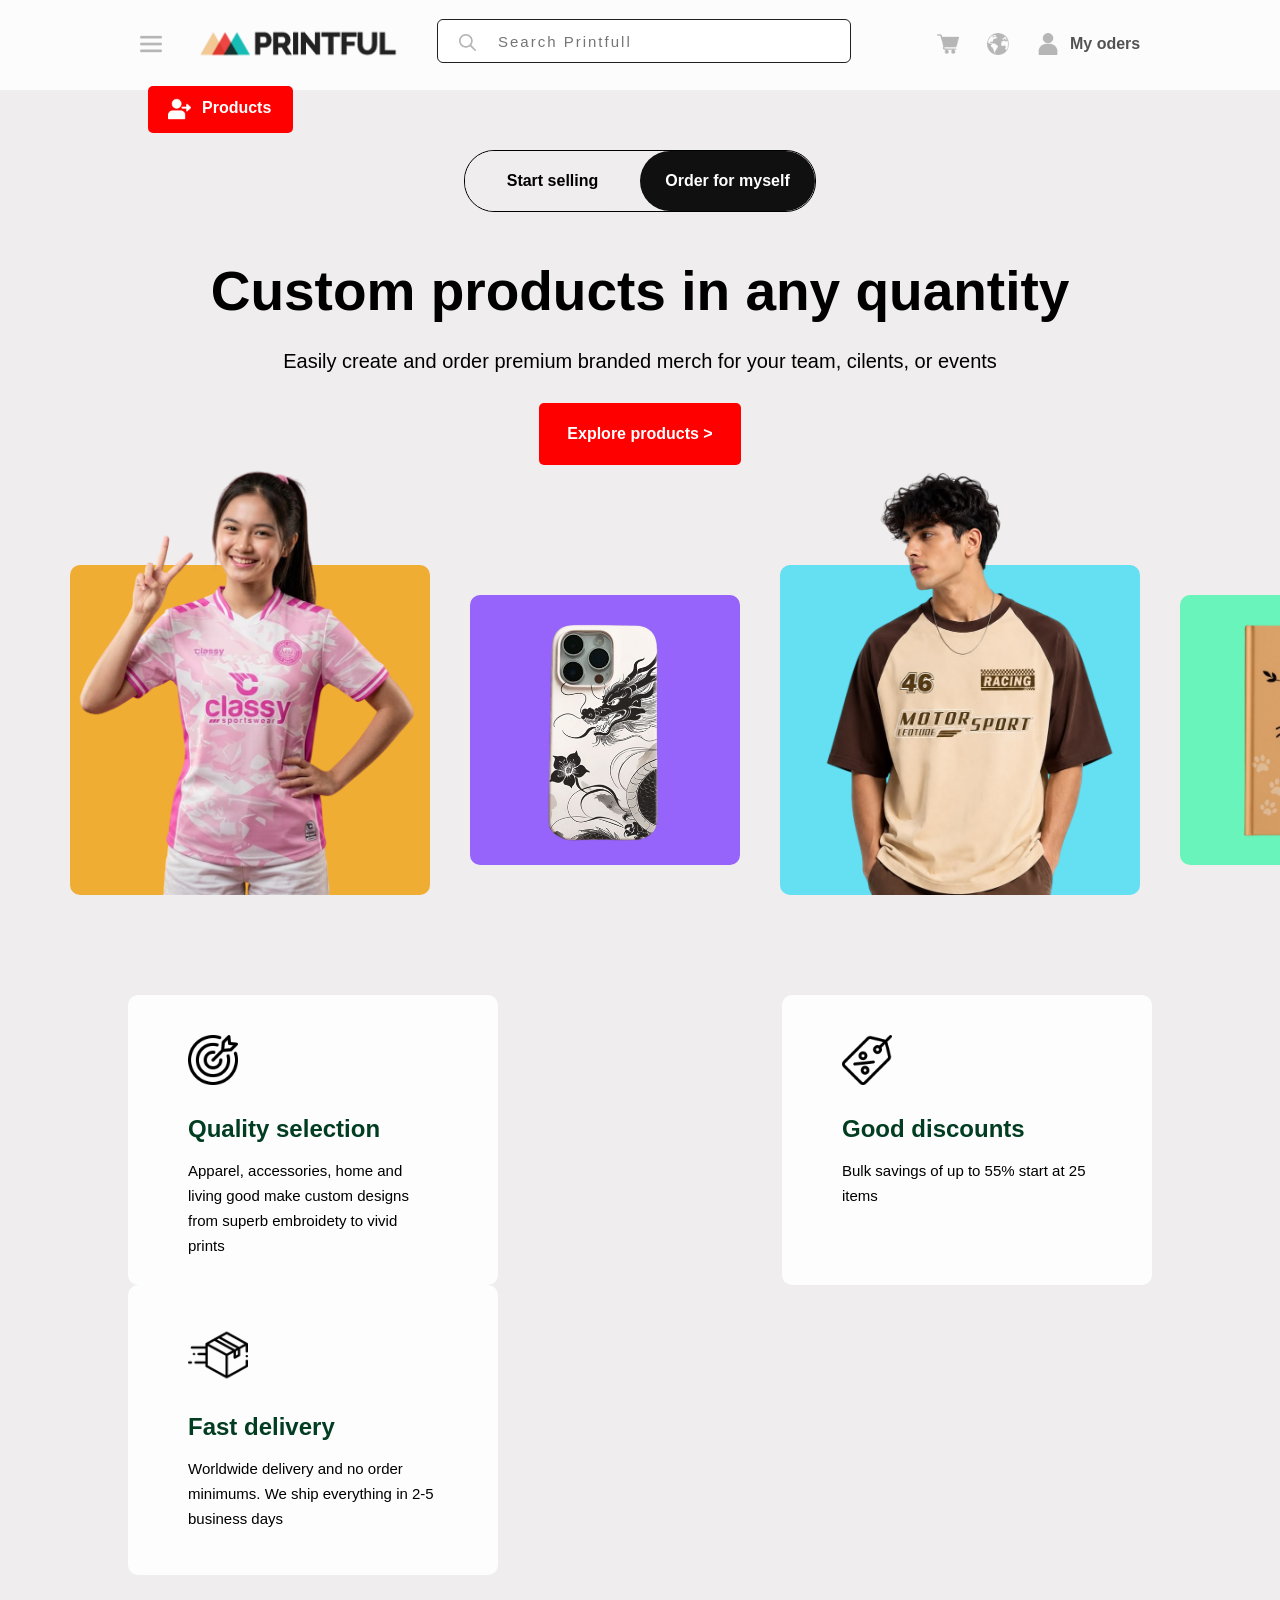
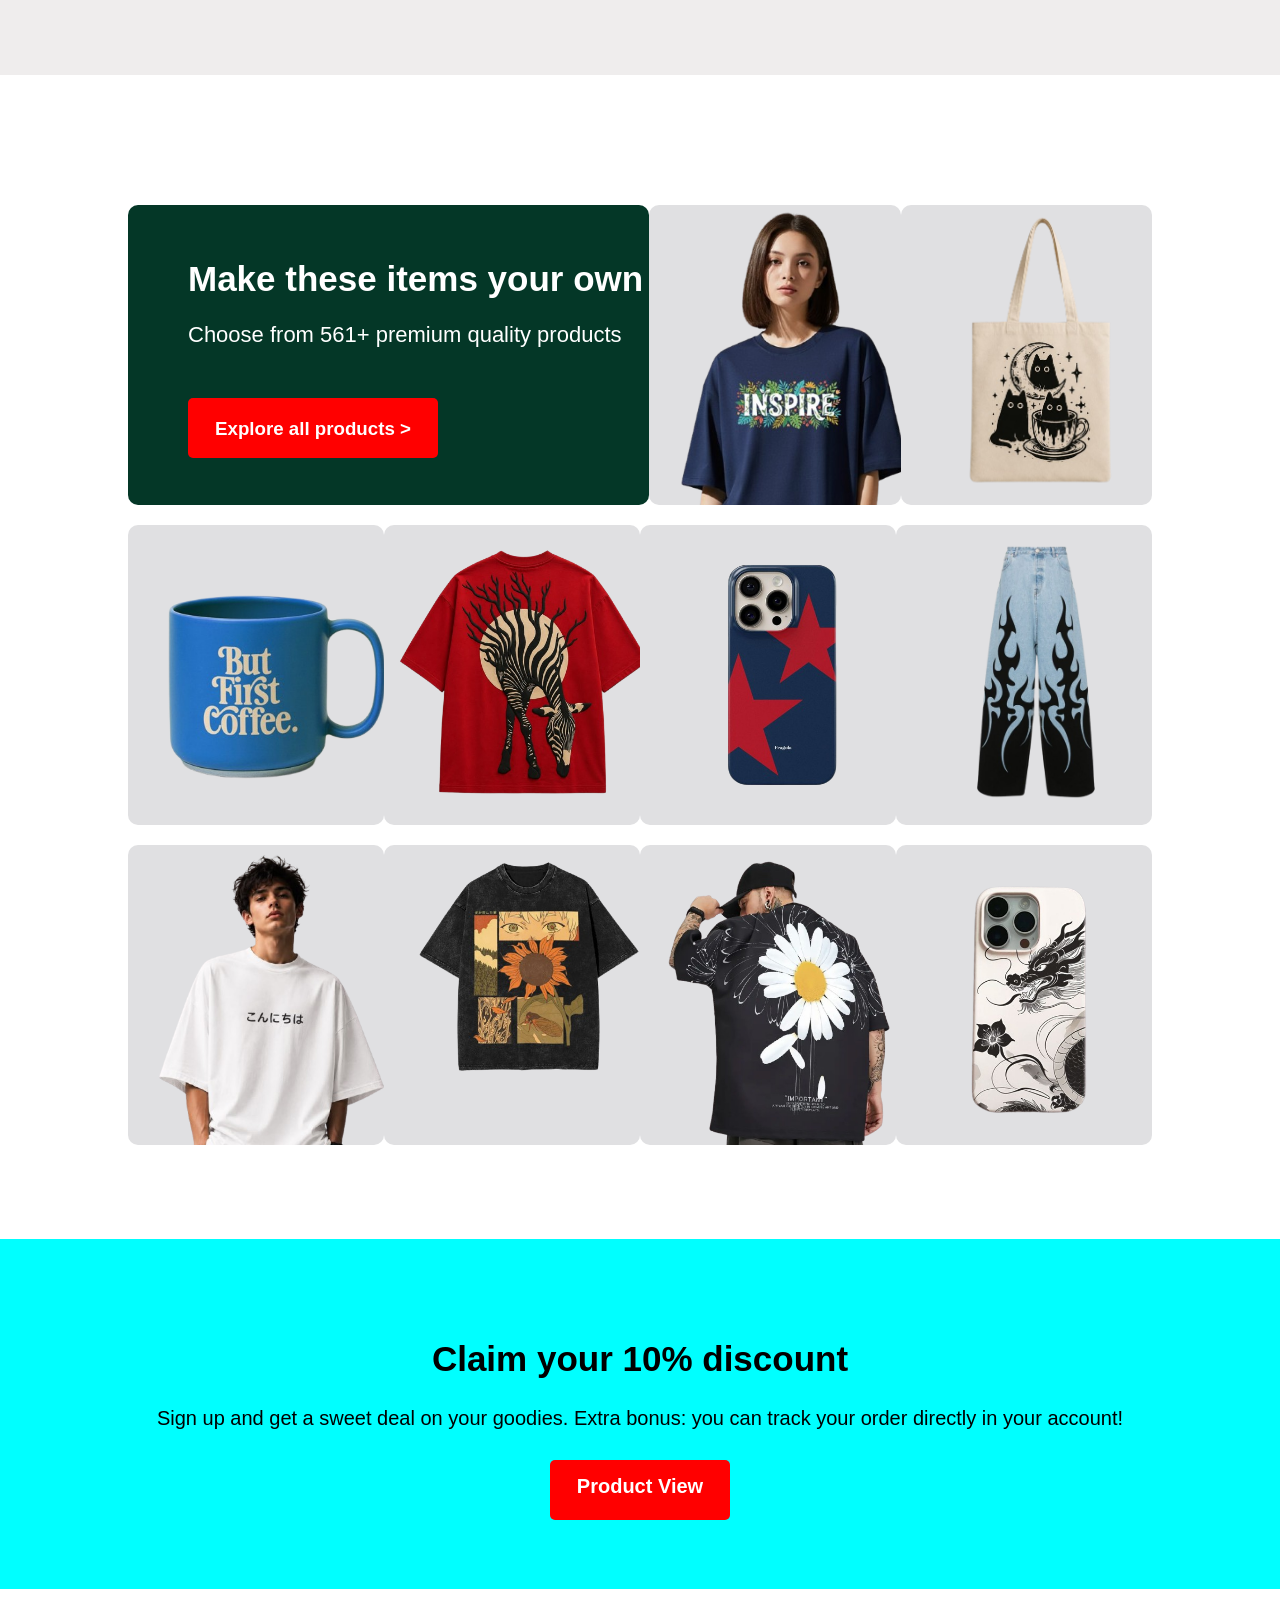
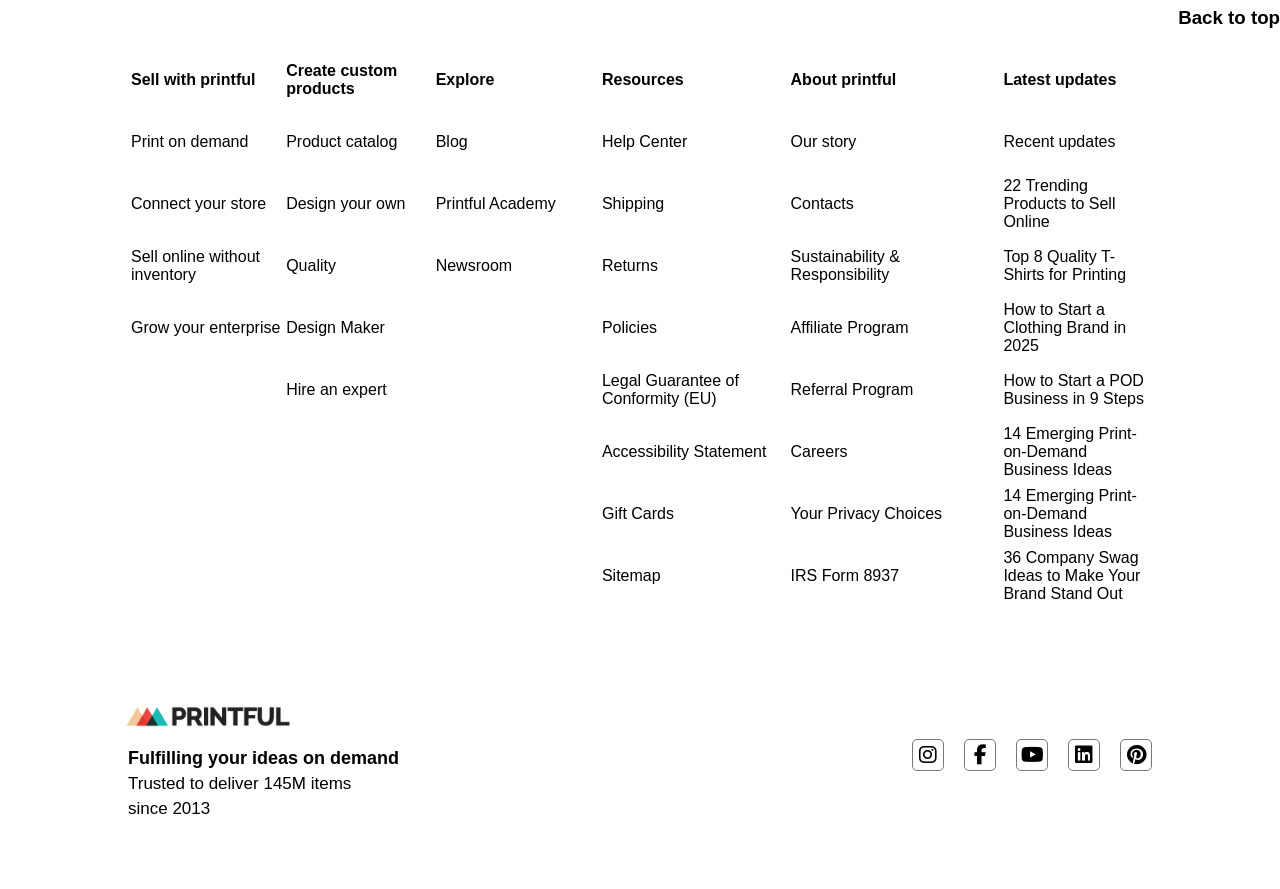
==== index.html @ 8bf93df5 "Update website" ====
<!DOCTYPE html>
<html lang="en">

<head>
    <meta charset="UTF-8">
    <meta name="viewport" content="width=device-width, initial-scale=1.0">
    <title>Document</title>
    <link rel="stylesheet" href="index.css">

    <link rel="stylesheet" href="https://cdnjs.cloudflare.com/ajax/libs/font-awesome/6.5.1/css/all.min.css"
        integrity="sha512-DTOQO9RWCH3ppGqcWaEA1BIZOC6xxalwEsw9c2QQeAIftl+Vegovlnee1c9QX4TctnWMn13TZye+giMm8e2LwA=="
        crossorigin="anonymous" referrerpolicy="no-referrer" />

</head>

<body>
    <!--nav11111111111-->
    <nav>
        <div class="center_nav">
            <img src="/images/menu.png" alt="menu" class="menu">
            <img src="/images/PF-Linear-Full-color black-RGB.png" alt="" class="logo">

            <form>
                <img src="/images/search.png" alt="" class="search">
                <input type="text" placeholder="Search Printfull">
            </form>

            <div class="nav_right">
                <img src="images/shopping-cart.png" alt="">
                <img src="/images/globe.png" alt="">
                <img src="/images/user.png" alt="">
                <h4>My oders</h4>

                <div class="signup_box">
                    <img src="/images/exit.png" alt="" class="signup">
                    <h4>Products</h4>
                </div>

            </div>

        </div>
    </nav>

    <!--nav222222222222-->

    <div class="custom">
        <div class="tablet">
            <div class="tablet_one">
                <h4> Start selling </h4>
            </div>
            <div class="tablet_two">
                <h4> Order for myself </h4>
            </div>
        </div>
        <h1>Custom products in any quantity</h1>
        <p>Easily create and order premium branded merch for your team, cilents, or events </p>
  
        <a href="explore.html"><div class="products"><h4>Explore products > </h4> </div></a>
        
    </div>

    <!--nav3333333333333333333-->

    <div class="animasan">

        <div class="move_card">
            <a href="product.html" target="_blank">
                <div class="big_1"><img src="images/Jersey Futsal _ Sepak Bola-Photoroom.png" alt=""></div>
            </a>

            <a href="mobile.html" target="_blank">
                <div class="samll_1"><img src="/images/df444246ce54d35cc9fbf56676f1a8ad-removebg-preview.png" alt="">
                </div>
            </a>

            <a href="tshirt.html" target="_blank">
                <div class="big_2"> <img
                        src="/images/Motorsport Raglan Oversized T-Shirt for Men _ Vintage Racing Tee-Photoroom (1).png"
                        alt=""></div>
            </a>

            <a href="books.html" target="_blank">
                <div class="samll_2"> <img src="/images/7863fe213064b25daa74704ed7eedf34-removebg-preview.png" alt="">
                </div>
            </a>

        </div>
    </div>

    <!--nav4444444444444444444-->

    <div class="item">

        <div class="card_1">
            <img src="/images/target.png" alt="">
            <h2>Quality selection</h2>
            <p>Apparel, accessories, home and living good make custom designs from superb embroidety to vivid prints</p>
        </div>

        <div class="card_2">
            <img src="/images/tag.png" alt="">
            <h2>Good discounts</h2>
            <p>Bulk savings of up to 55% start at 25 items</p>
        </div>

        <div class="card_3">
            <img src="/images/delivery.png" alt="" class="img_3">
            <h2>Fast delivery</h2>
            <p>Worldwide delivery and no order minimums. We ship everything in 2-5 business days</p>

        </div>
    </div>

    <!--555555555555555555555555555-->
    <div class="collection">
        <div class="photos">

            <div class="line_one">

                <div class="item_bigone">
                    <h1>Make these items your own</h1>
                    <p>Choose from 561+ premium quality products</p>
                    <div class="redbox">
                        <h3>Explore all products ></h3>
                    </div>

                </div>

                <div class="item_one1">
                    <img src="/images/0b85d781b4d91531e133d855043687c8-removebg-preview.png" alt="">
                </div>

                <div class="item_one2"><img src="/images/_220-removebg-preview.png" alt=""></div>
            </div>

            <div class="line_two">
                <div class="item_two1"><img src="/images/_9__Instagram-removebg-preview.png" alt=""></div>
                <div class="item_two2"><img src="images/oversized_red_T-shirt_mockup-removebg-preview.png" alt=""></div>
                <div class="item_two3"><img src="/images/ST__MORITZ-removebg-preview.png" alt=""></div>
                <div class="item_two4"><img src="/images/Designer_Wide-Leg_Jeans_for_Women-removebg-preview.png" alt="">
                </div>
            </div>

            <div class="line_three">
                <div class="item_three1"><img
                        src="/images/Minimalist_Japanese_Text_Streetwear___Best_Fashion_Collection_2026-removebg-preview.png"
                        alt=""></div>
                <div class="item_three2"><img src="/images/download__1_-removebg-preview.png" alt=""></div>
                <div class="item_three3"><img src="/images/download-removebg-preview.png" alt=""></div>
                <div class="item_three4"><img src="images/df444246ce54d35cc9fbf56676f1a8ad-removebg-preview.png" alt="">
                </div>
            </div>
        </div>
    </div>

    <!--666666666666666666666666-->

    <div class="signin">
        <div>
            <h1>Claim your 10% discount</h1>
            <p>Sign up and get a sweet deal on your goodies. Extra bonus: you can track your order directly in your
                account!</p>
            <div class="red_box">
                <h3>Product View </h3>
            </div>
        </div>
    </div>

    <!--7777777777777777777777777-->

    <div class="texts">
        <div class="back_top">
            <h3>Back to top </h3>
        </div>

        <div class="center">
            <table>
                <thead>
                    <tr>
                        <th>Sell with printful</th>
                        <th>Create custom products</th>
                        <th>Explore</th>
                        <th>Resources</th>
                        <th>About printful</th>
                        <th>Latest updates</th>
                    </tr>
                </thead>
                <tbody>
                    <tr>
                        <td>Print on demand</td>
                        <td>Product catalog</td>
                        <td>Blog</td>
                        <td>Help Center</td>
                        <td>Our story</td>
                        <td>Recent updates</td>
                    </tr>
                    <tr>
                        <td>Connect your store</td>
                        <td>Design your own</td>
                        <td>Printful Academy</td>
                        <td>Shipping</td>
                        <td>Contacts</td>
                        <td>22 Trending Products to Sell Online </td>
                    </tr>

                    <tr>
                        <td>Sell online without inventory</td>
                        <td>Quality</td>
                        <td>Newsroom</td>
                        <td>Returns</td>
                        <td>Sustainability & Responsibility</td>
                        <td>Top 8 Quality T-Shirts for Printing</td>

                    </tr>

                    <tr>
                        <td>Grow your enterprise</td>
                        <td>Design Maker</td>
                        <td></td>
                        <td>Policies</td>
                        <td>Affiliate Program</td>
                        <td>How to Start a Clothing Brand in 2025</td>
                    </tr>

                    <tr>
                        <td></td>
                        <td>Hire an expert</td>
                        <td></td>
                        <td>Legal Guarantee of Conformity (EU)</td>
                        <td>Referral Program</td>
                        <td>How to Start a POD Business in 9 Steps</td>

                    </tr>

                    <tr>
                        <td></td>
                        <td></td>
                        <td></td>
                        <td>Accessibility Statement</td>
                        <td>Careers</td>
                        <td>14 Emerging Print-on-Demand Business Ideas</td>

                    </tr>

                    <tr>
                        <td></td>
                        <td></td>
                        <td></td>
                        <td>Gift Cards</td>
                        <td>Your Privacy Choices</td>
                        <td>14 Emerging Print-on-Demand Business Ideas</td>

                    </tr>

                    <tr>
                        <td></td>
                        <td></td>
                        <td></td>
                        <td>Sitemap</td>
                        <td>IRS Form 8937</td>
                        <td>36 Company Swag Ideas to Make Your Brand Stand Out</td>

                    </tr>
                </tbody>
            </table>

        </div>
    </div>

    <!--88888888888888888888888888888888-->
    <div class="gray">
        <div class="last">
            <div class="address">
                <img src="images/PF-Linear-Full-color black-RGB.png" alt="">
                <h4>Fulfilling your ideas on demand</h4>
                <p>Trusted to deliver 145M items</p>
                <p>since 2013</p>
            </div>
            <div class="website">

                <div class="icon1"> <i class="fa-brands fa-instagram"></i></div>
                <div class="icon1"> <i class="fa-brands fa-facebook-f"></i></div>
                <div class="icon1"> <i class="fa-brands fa-youtube"></i></div>
                <div class="icon1"> <i class="fa-brands fa-linkedin"></i></div>
                <div class="icon1"><i class="fa-brands fa-pinterest"></i></div>

            </div>
        </div>
    </div>

</body>

</html>
---- index.css ----
body {
    margin: 0;
    padding: 0%;
    background-color: rgb(239, 237, 237);
    height: 100dvh;
}

/*11111111111111111*/

nav {
    background-color: rgb(252, 252, 252);
    width: 100%;
    height: 90px;
}

.center_nav {
    width: 80%;
    margin: auto;
}

nav .menu {
    width: 22px;
}

nav .logo {
    width: 240px;
    margin: 0%;
    padding: 0%;
    position: relative;
    top: 10px;
}

.center_nav form {
    width: fit-content;
}

nav input {
    width: 350px;
    height: 40px;
    border: 1.5px rgb(33, 32, 32) solid;
    display: inline-block;
    border-radius: 6px;
    font-family: sans-serif;
    font-size: 15px;
    letter-spacing: 2px;
    padding-left: 60px;
    position: relative;
    bottom: 20px;
    right: 30px;
}

nav .search {
    position: relative;
    left: 25px;
    bottom: 4px;
    width: 17px;
    z-index: 2;
}

form {
    display: inline;
}

.nav_right {
    display: inline;
    margin-left: 40px;
}

.nav_right h4 {
    display: inline;
    font-family: sans-serif;
    position: relative;
    bottom: 18px;
    right: 5px;
    color: rgb(82, 82, 82);
}

nav img {
    width: 22px;
    padding: 12px;
}

nav .signup {
    width: 23px;
    padding-left: 20px;
}

nav .signup_box {
    width: 140px;
    height: 30px;
    background-color: red;
    display: inline-block;
    padding-bottom: 17px;
    padding-right: 5px;
    margin-left: 20px;
    border-radius: 5px;
    position: relative;
    top: 3px;
}

.signup_box h4 {
    color: white;
    font-family: sans-serif;
    display: inline;
    position: relative;
    bottom: 20px;

}

/*2222222222222222*/

.custom .tablet {
    width: 350px;
    height: 60px;
    border: 1px black solid;
    margin: auto;
    margin-top: 60px;
    border-radius: 30px;
    display: flex;
    justify-content: space-around;
}

.custom a {
    text-decoration: none;
}

.tablet_one,
.tablet_two {
    font-family: sans-serif;
}

.tablet_one {
    background-color: rgb(239, 237, 237);
    width: 175px;
    height: 60px;
    border-radius: 30px;
    text-align: center;
}

.tablet_two {
    background-color: rgb(16, 16, 16);
    width: 175px;
    height: 60px;
    border-radius: 30px;
    text-align: center;
    color: white;
}

.custom h1 {
    font-family: sans-serif;
    text-align: center;
    font-size: 55px;
    position: relative;
    top: 10px;
}

.custom p {
    text-align: center;
    font-family: sans-serif;
    font-size: 20px;
}

.custom .products {
    width: 200px;
    padding: 1px;
    background-color: red;
    display: block;
    margin: auto;
    text-align: center;
    margin-top: 30px;
    border-radius: 5px;
}

.custom .products h4 {
    font-family: sans-serif;
    color: white;
}

/*333333333333333333333333*/

.animasan {
    margin-top: 100px;
    /* animation: slide 25s linear infinite; */
    margin-left: 70px;
}

.move_card {
    display: flex;
    gap: 40px;
}

.big_1 {
    width: 360px;
    height: 330px;
    background-color: rgb(239, 173, 51);
    border-radius: 10px;
    position: relative;

}

.big_1 img {
    width: 350px;
    position: relative;
    bottom: 117px;
}


.samll_1 {
    width: 270px;
    height: 270px;
    background-color: rgb(150, 100, 250);
    border-radius: 10px;
    margin-top: 30px;
    position: relative;
}

.samll_1 img {
    width: 220px;
    position: relative;
    left: 25px;
    bottom: 10px;
}


.big_2 {
    width: 360px;
    height: 330px;
    background-color: rgb(101, 224, 243);
    border-radius: 10px;
    position: relative;
}

.big_2 img {
    width: 295px;
    position: absolute;
    bottom: 0;
    left: 40px;
}


.samll_2 {
    width: 270px;
    height: 270px;
    background-color: rgb(104, 244, 186);
    border-radius: 10px;
    margin-top: 30px;
}

.samll_2 img {
    width: 190px;
    position: relative;
    left: 40px;

}

.big_ {
    width: 360px;
    height: 330px;
    background-color: rgb(101, 224, 243);
    border-radius: 10px;
    position: relative;
}


/* @keyframes slide {

    from {
        transform: translateX(0);
    }

    to {
        transform: translateX(-50%);
    }

} */

/*4444444444444444444444444444*/

.item {
    margin: auto;
    width: 80%;
    height: auto;
    display: flex;
    justify-content: space-between;
    margin-top: 100px;
    flex-wrap: wrap;
}

.item .card_1,
.card_2,
.card_3 {
    width: 250px;
    height: 150px;
    background-color: rgb(253, 253, 253);
    padding: 40px 60px 100px 60px;
    font-family: sans-serif;
    border-radius: 10px;

}

.item img {
    width: 50px;
    padding-bottom: 12px;
}

.item .img_3 {
    width: 60px;
    padding-bottom: 10px;
}

.item h2 {
    color: rgb(2, 61, 34);
    margin: 14px 0px;
}

.item p {
    line-height: 25px;
    font-size: 15px;
}

/*5555555555555555555555555555*/

.collection {
    width: 100%;
    height: auto;
    background-color: white;
    padding: 130px 0px 100px 0px;
    margin-top: 100px;
}

.photos {
    background-color: white;
    margin: auto;
    width: 80%;
    height: auto;

}

.photos .line_one {
    display: flex;
    justify-content: space-around;
}

.photos .item_bigone {
    width: 580px;
    height: 300px;
    background-color: rgb(4, 55, 39);
    border-radius: 10px;
}

.item_bigone h1 {
    color: white;
    font-family: sans-serif;
    position: relative;
    left: 60px;
    top: 30px;
    font-size: 35px;
}

.item_bigone p {
    color: white;
    font-family: sans-serif;
    position: relative;
    left: 60px;
    top: 30px;
    font-size: 22px;
}

.redbox {
    width: 250px;
    height: 60px;
    background-color: red;
    display: block;
    margin-top: 80px;
    border-radius: 5px;
    margin-left: 60px;

}

.item_bigone h3 {
    color: white;
    font-family: sans-serif;
    text-align: center;
    position: relative;
    top: 20px;

}

.item_one {
    width: 280px;
    height: 300px;
    background-color: rgb(224, 224, 226);
    border-radius: 10px;
    position: relative;

}

.item_one img {
    width: 100px;
    position: absolute;

}

.item_one1 {
    width: 280px;
    height: 300px;
    background-color: rgb(224, 224, 226);
    border-radius: 10px;
    position: relative;
    overflow: hidden;

}

.item_one1 img {
    width: 280px;
    position: relative;
    right: 10px;

}


.item_one2 {
    width: 280px;
    height: 300px;
    background-color: rgb(224, 224, 226);
    border-radius: 10px;
    position: relative;
    overflow: hidden;

}

.item_one2 img {
    width: 200px;
    position: relative;
    left: 40px;

}


/*555555555555555 222222222222222222*/


.photos .line_two {
    display: flex;
    justify-content: space-around;
    margin-top: 20px;
}

.item_two {
    width: 280px;
    height: 300px;
    background-color: rgb(224, 224, 226);
    border-radius: 10px;
}

.item_two1 {
    width: 280px;
    height: 300px;
    background-color: rgb(224, 224, 226);
    border-radius: 10px;
    overflow: hidden;
}

.item_two1 img {
    width: 310px;
    position: relative;
    bottom: 30px;
    right: 10px;

}

.item_two2 {
    width: 280px;
    height: 300px;
    background-color: rgb(224, 224, 226);
    border-radius: 10px;
    overflow: hidden;
}

.item_two2 img {
    width: 250px;
    position: relative;
    bottom: 20px;
    left: 15px;

}

.item_two3 {
    width: 280px;
    height: 300px;
    background-color: rgb(224, 224, 226);
    border-radius: 10px;
    overflow: hidden;
}

.item_two3 img {
    width: 260px;
    position: relative;
    left: 15px;
    top: 20px;

}

.item_two4 {
    width: 280px;
    height: 300px;
    background-color: rgb(224, 224, 226);
    border-radius: 10px;
    overflow: hidden;
}

.item_two4 img {
    width: 190px;
    position: relative;
    left: 45px;
    top: 20px;

}

/*3333333333333333333333333333333333*/

.photos .line_three {
    display: flex;
    justify-content: space-around;
    margin-top: 20px;
}

.item_three {
    width: 280px;
    height: 300px;
    background-color: rgb(224, 224, 226);
    border-radius: 10px;
}

.item_three1 {
    width: 280px;
    height: 300px;
    background-color: rgb(224, 224, 226);
    border-radius: 10px;
    overflow: hidden;
}

.item_three1 img {
    width: 300px;
    position: relative;
    right: 10px;
}

.item_three2 {
    width: 280px;
    height: 300px;
    background-color: rgb(224, 224, 226);
    border-radius: 10px;
    overflow: hidden;
}

.item_three2 img {
    width: 250px;
    position: relative;
    left: 20px;
    bottom: 45px;
}

.item_three3 {
    width: 280px;
    height: 300px;
    background-color: rgb(224, 224, 226);
    border-radius: 10px;
    overflow: hidden;
}

.item_three3 img {
    width: 230px;
    position: relative;
    left: 20px;

}

.item_three4 {
    width: 280px;
    height: 300px;
    background-color: rgb(224, 224, 226);
    border-radius: 10px;
    overflow: hidden;
}

.item_three4 img {
    width: 230px;
    position: relative;
    left: 20px;

}

/*666666666666666666666666666666666*/

.signin {
    background-color: aqua;
    width: 100%;
    height: 350px;
    text-align: center;
    position: relative;
    bottom: 30px;
}

.signin h1 {
    font-family: sans-serif;
    text-align: center;
    font-size: 35px;
    position: relative;
    top: 10px;
}

.signin p {
    text-align: center;
    font-family: sans-serif;
    font-size: 20px;
    position: relative;
    top: 15px;
}

.signin .red_box {
    width: 180px;
    height: 60px;
    background-color: red;
    display: inline-block;
    border-radius: 5px;
    position: relative;
    top: 25px;
}

.signin .red_box h3 {
    color: white;
    font-family: sans-serif;
    font-size: 20px;
    position: relative;
    bottom: 5px;
}

.signin div {
    position: relative;
    top: 90px;
}

/*77777777777777777777777777777777*/
.texts {
    background-color: white;
    width: 100%;
    height: 700px;
    display: inline-block;
    font-family: sans-serif;
    position: relative;
    bottom: 30px;
}

.texts .center {
    width: 80%;
    margin: auto;
}

.back_top h3 {
    text-align: right;
}

.texts table {
    width: 100%;
}

.texts thead {
    text-align: left;
}

.texts table td {
    width: 20px;
}

.texts table tr {
    height: 60px;
}

/*88888888888888888888888888888888*/

.gray {
    width: 100%;
    height: 200px;
    background-color: white;
    position: relative;
    bottom: 30px;
}

.last .address img {
    width: 200px;
    margin: 0px;
    position: relative;
    right: 20px;
}

.last h4 {
    font-family: sans-serif;
    font-size: 18px;
    margin: 0px;
}

.last p {
    font-family: sans-serif;
    font-size: 17px;
    margin: 5px 0px;
}

.website i {
    font-size: 20px;

}

.website .icon1 {
    width: 30px;
    height: 30px;
    border: 1px rgb(120, 120, 120) solid;
    border-radius: 5px;
    display: flex;
    justify-content: center;
    align-items: center;
}

.website {
    display: flex;
    position: relative;
    top: 50px;
    gap: 20px;
}

.last {
    display: flex;
    justify-content: space-between;
    width: 80%;
    margin: auto;
    background-color: white;
}
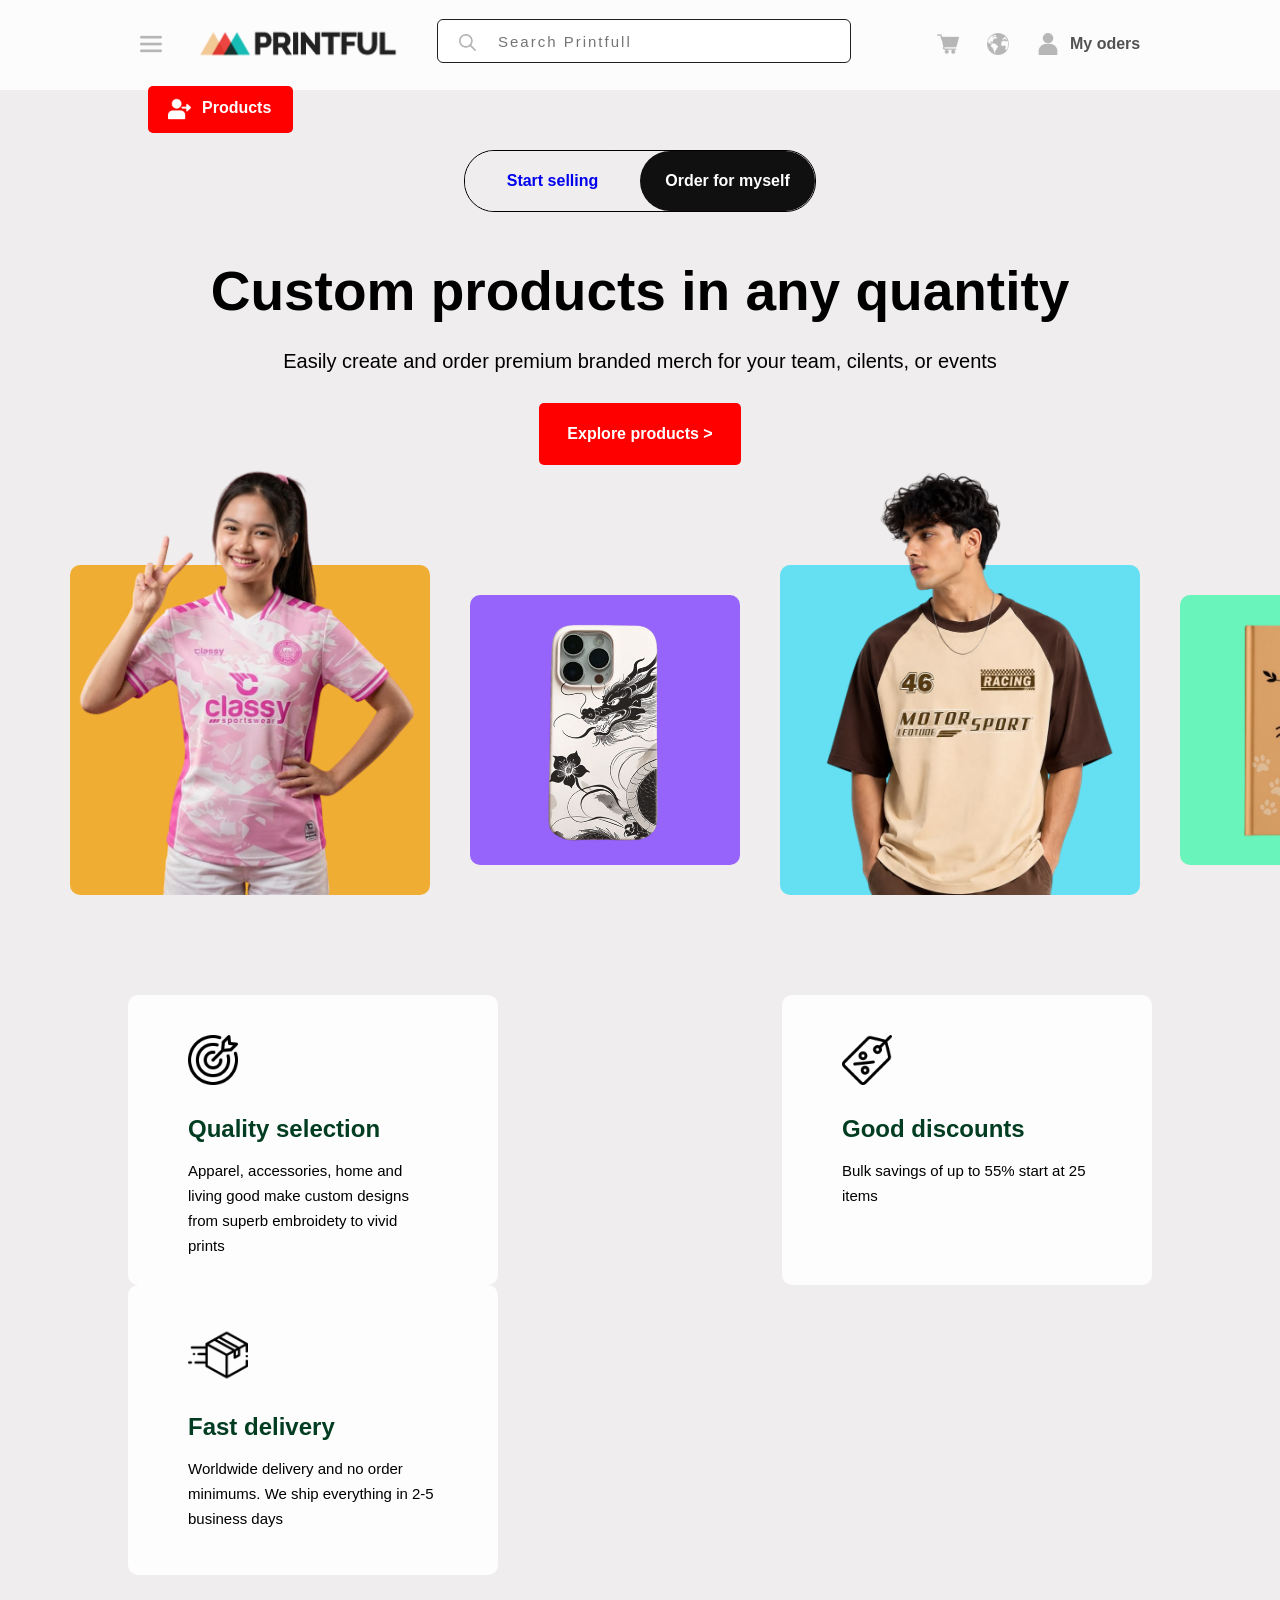
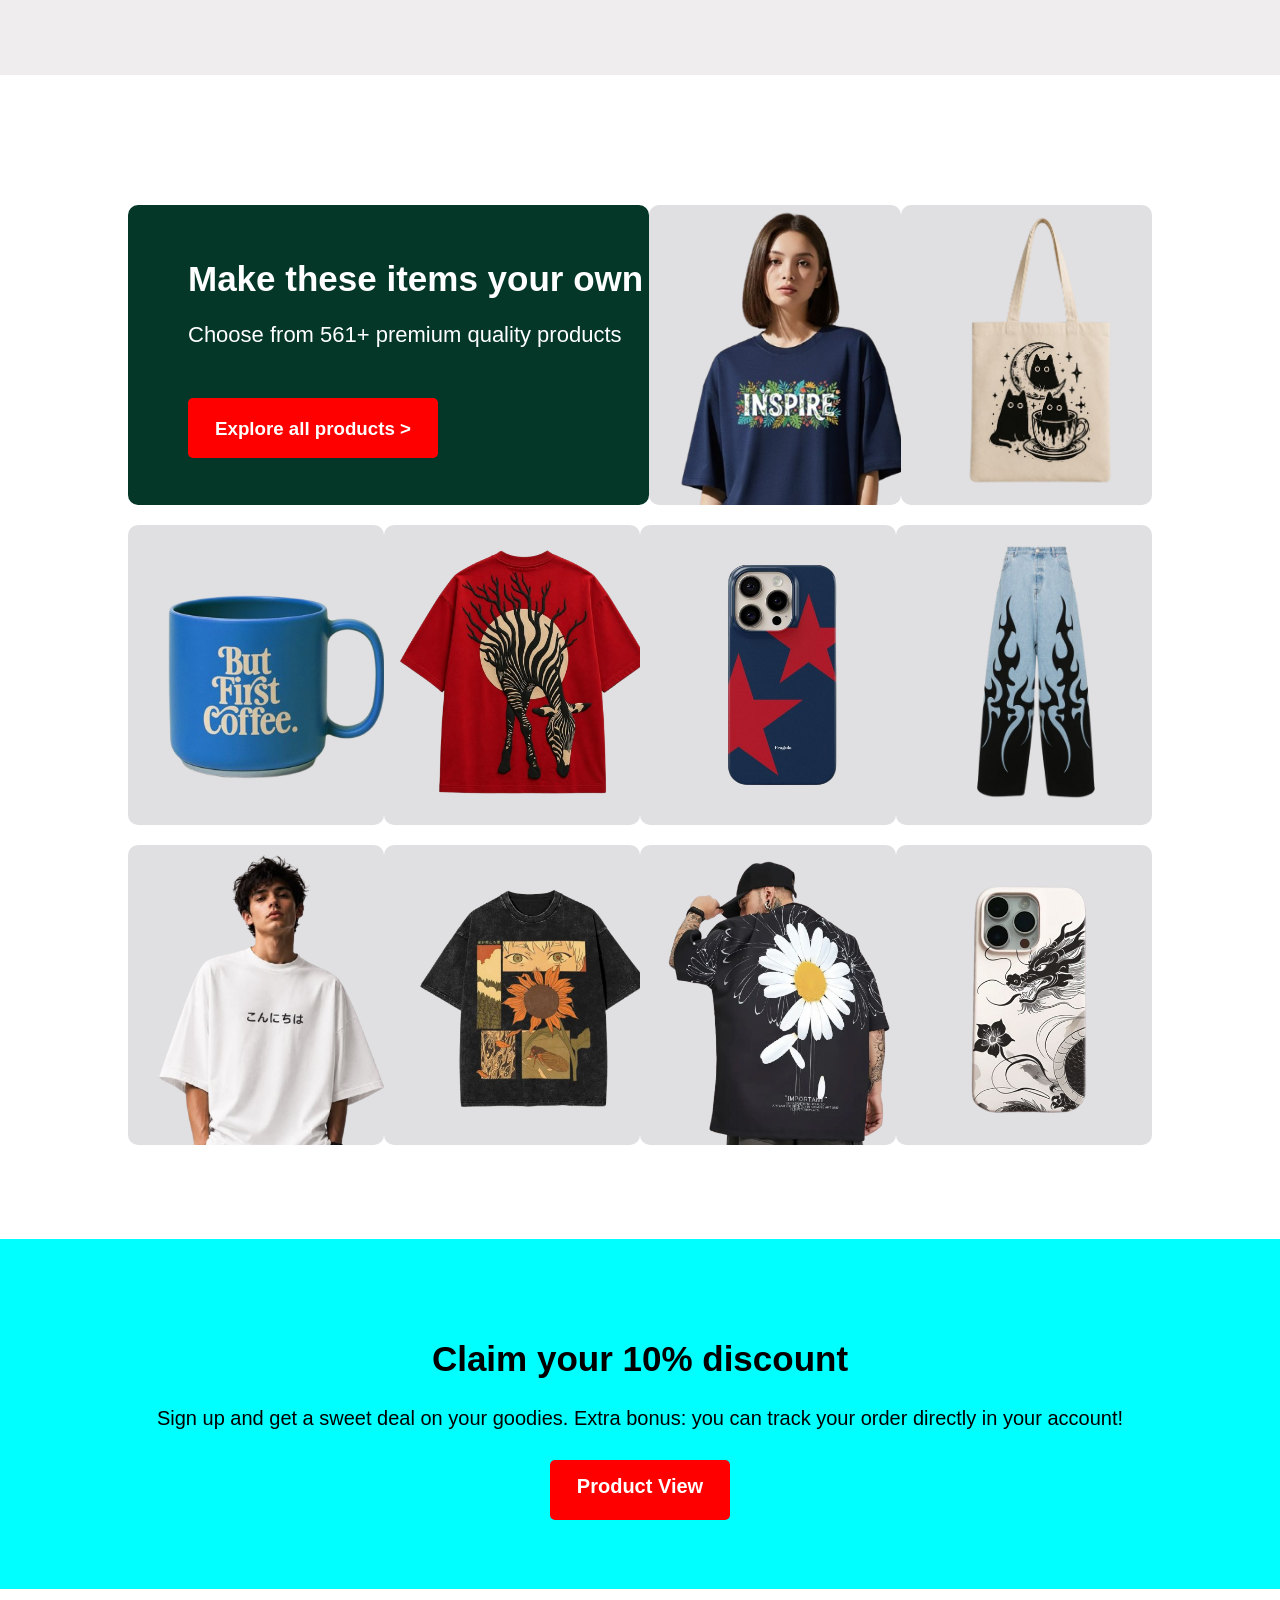
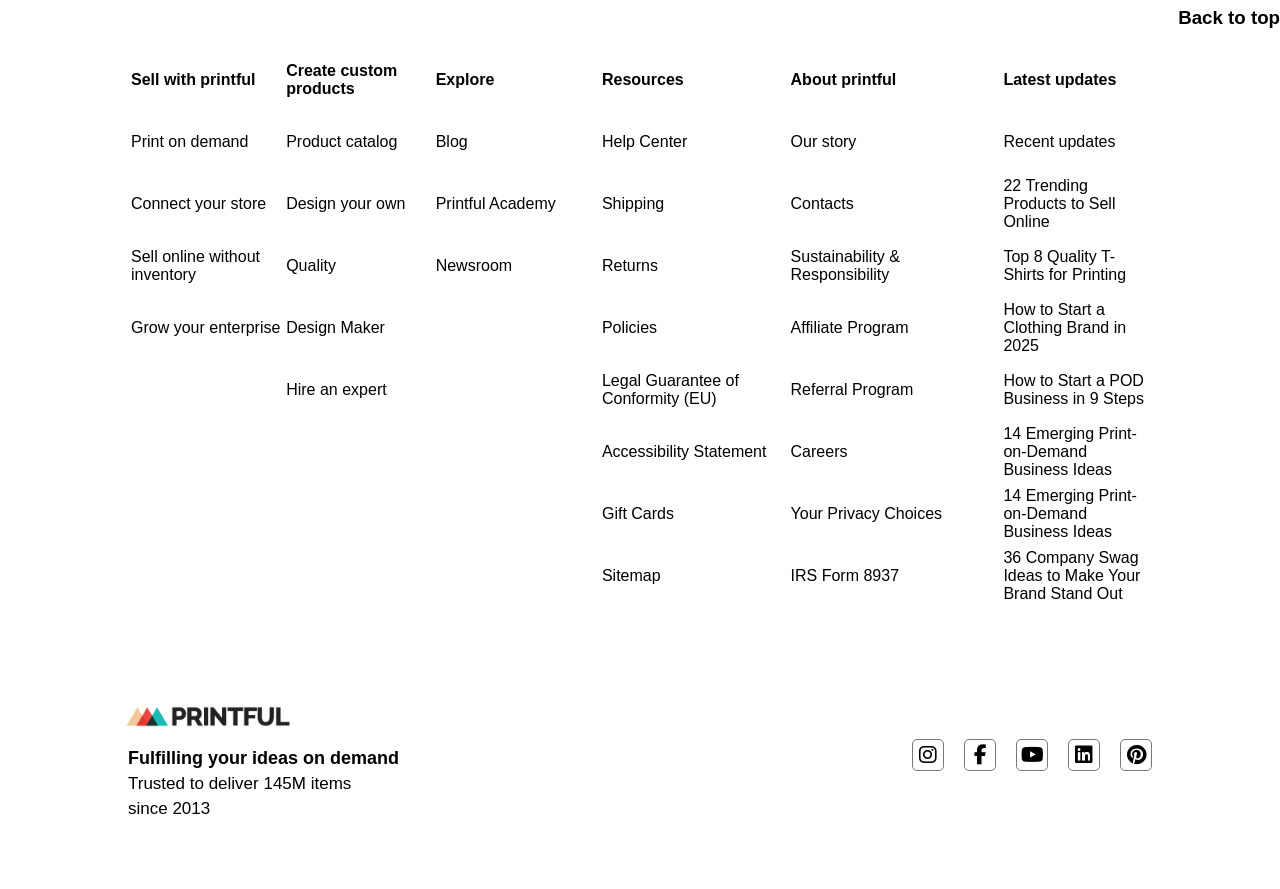
==== commit 94d8de17: "last changes" ====
--- a/index.html
+++ b/index.html
@@ -45,9 +45,8 @@
 
     <div class="custom">
         <div class="tablet">
-            <div class="tablet_one">
-                <h4> Start selling </h4>
-            </div>
+            <div class="tablet_one"> <a href="Start_selling.html"><h4> Start selling </h4></a> </div>
+            
             <div class="tablet_two">
                 <h4> Order for myself </h4>
             </div>
--- a/index.css
+++ b/index.css
@@ -555,10 +555,10 @@
 }
 
 .item_three2 img {
-    width: 250px;
+    width: 260px;
     position: relative;
     left: 20px;
-    bottom: 45px;
+    bottom: 20px;
 }
 
 .item_three3 {
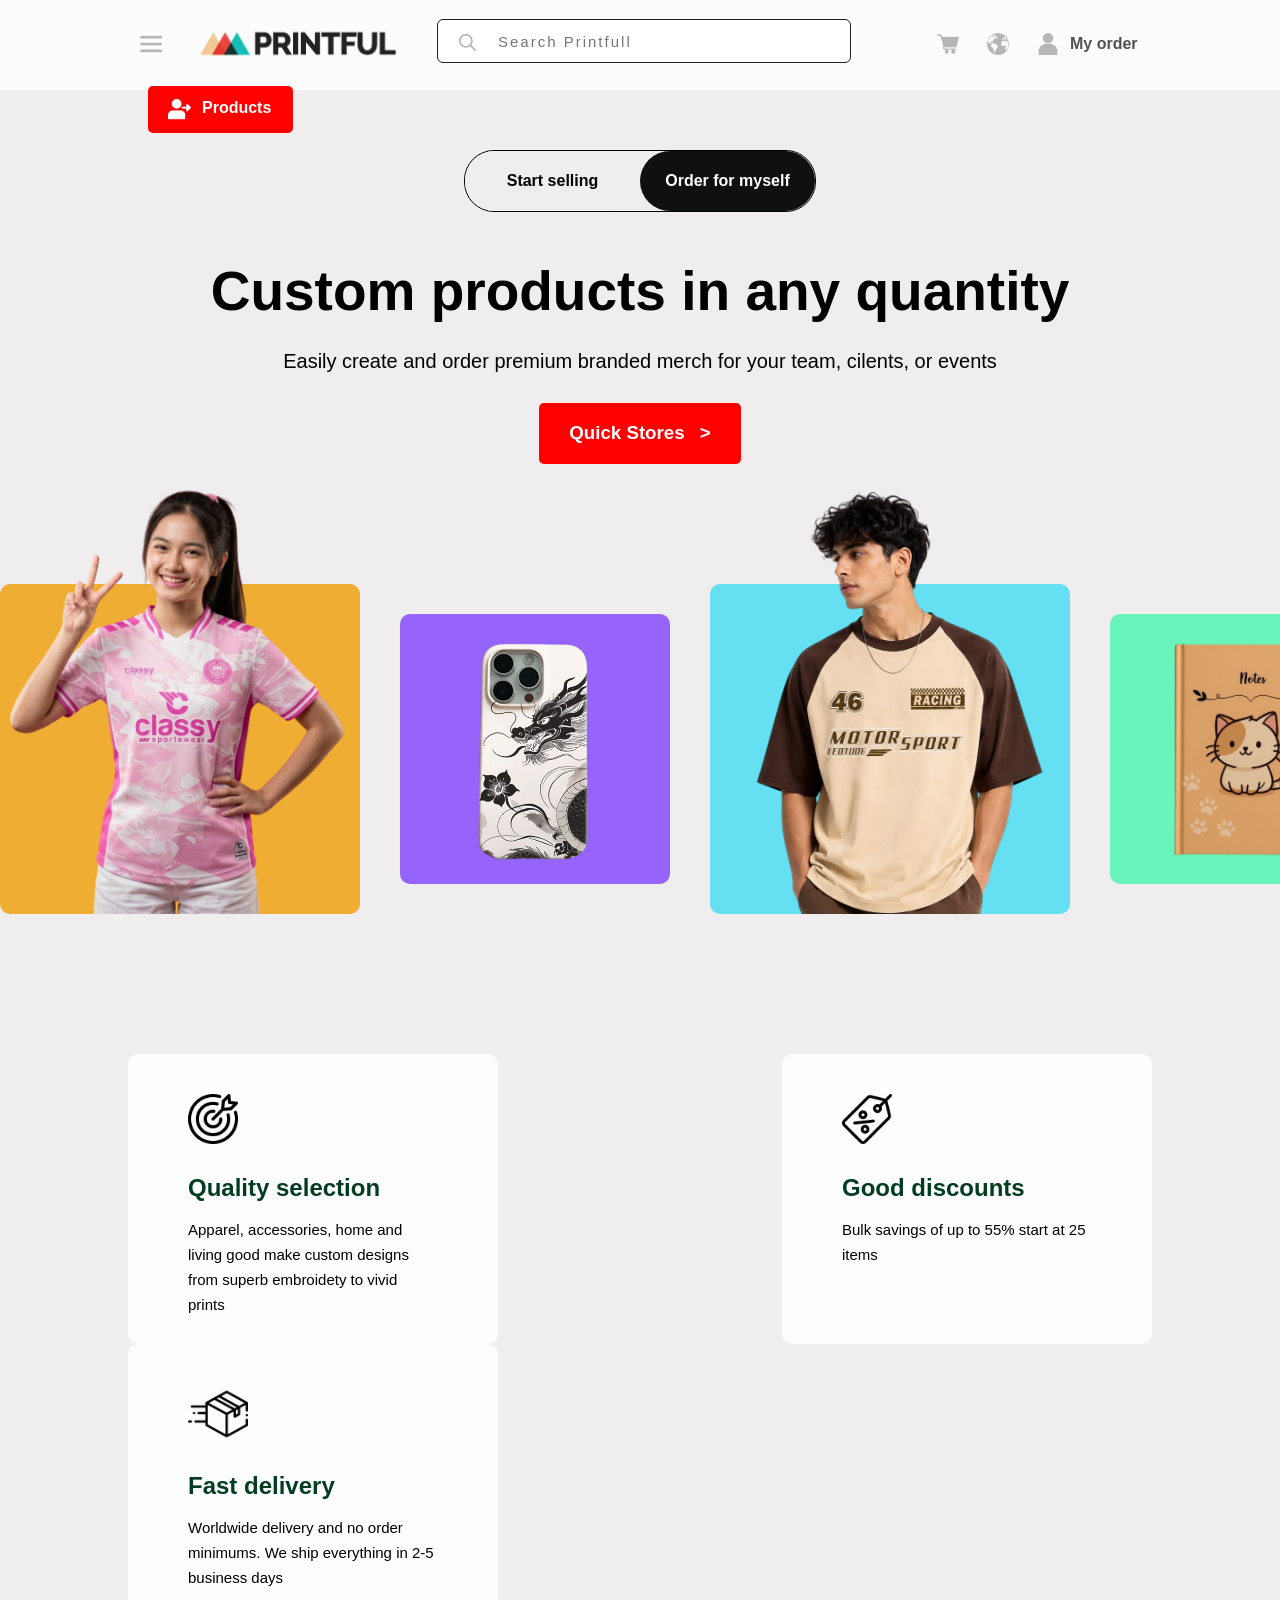
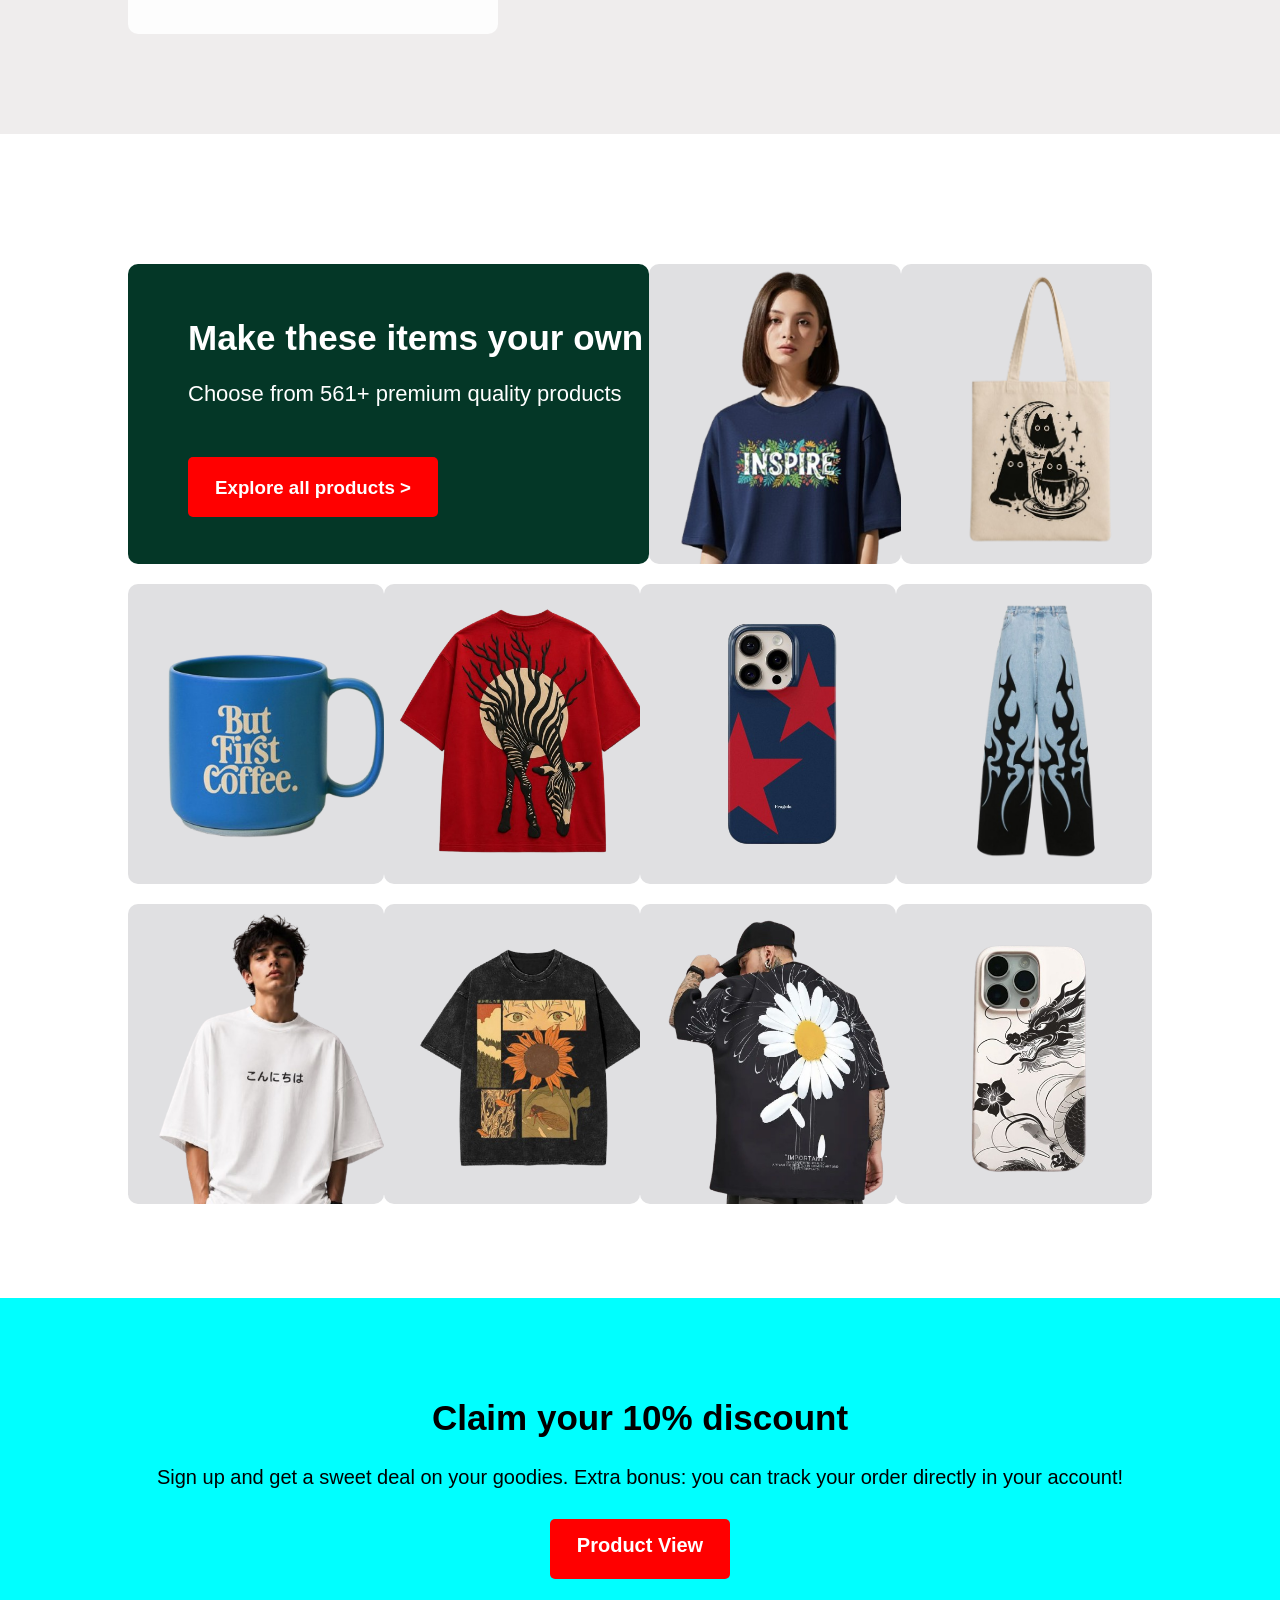
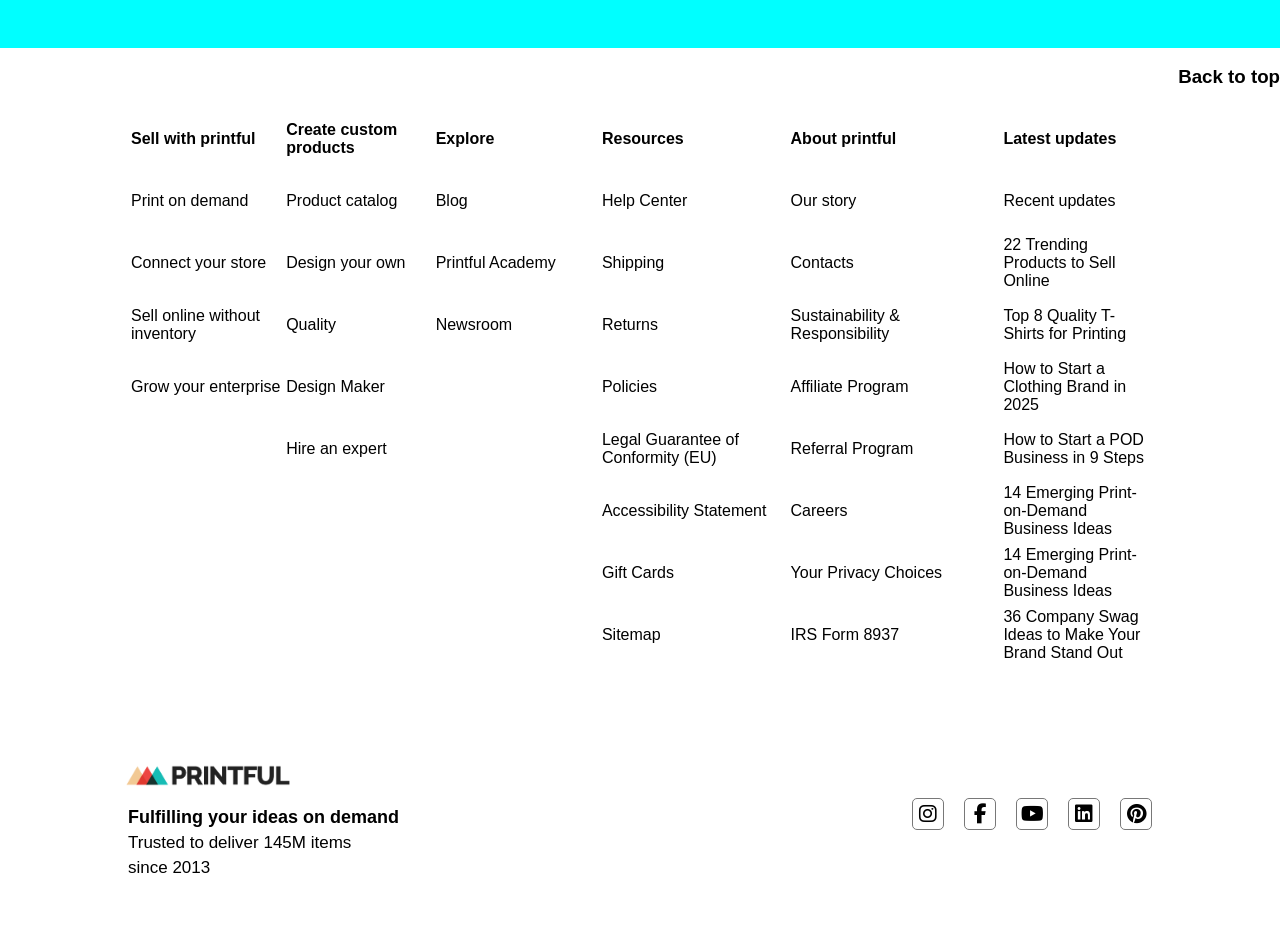
==== commit b89fe2b9: "final" ====
--- a/index.html
+++ b/index.html
@@ -1,292 +1,381 @@
-<!DOCTYPE html>
+<!doctype html>
 <html lang="en">
-
-<head>
-    <meta charset="UTF-8">
-    <meta name="viewport" content="width=device-width, initial-scale=1.0">
-    <title>Document</title>
-    <link rel="stylesheet" href="index.css">
-
-    <link rel="stylesheet" href="https://cdnjs.cloudflare.com/ajax/libs/font-awesome/6.5.1/css/all.min.css"
-        integrity="sha512-DTOQO9RWCH3ppGqcWaEA1BIZOC6xxalwEsw9c2QQeAIftl+Vegovlnee1c9QX4TctnWMn13TZye+giMm8e2LwA=="
-        crossorigin="anonymous" referrerpolicy="no-referrer" />
-
-</head>
-
-<body>
+  <head>
+    <meta charset="UTF-8" />
+    <meta name="viewport" content="width=device-width, initial-scale=1.0" />
+    <title>Printful</title>
+    <link rel="stylesheet" href="css/index.css" />
+
+    <link
+      rel="stylesheet"
+      href="https://cdnjs.cloudflare.com/ajax/libs/font-awesome/6.5.1/css/all.min.css"
+      integrity="sha512-DTOQO9RWCH3ppGqcWaEA1BIZOC6xxalwEsw9c2QQeAIftl+Vegovlnee1c9QX4TctnWMn13TZye+giMm8e2LwA=="
+      crossorigin="anonymous"
+      referrerpolicy="no-referrer"
+    />
+  </head>
+
+  <body>
     <!--nav11111111111-->
     <nav>
-        <div class="center_nav">
-            <img src="/images/menu.png" alt="menu" class="menu">
-            <img src="/images/PF-Linear-Full-color black-RGB.png" alt="" class="logo">
-
-            <form>
-                <img src="/images/search.png" alt="" class="search">
-                <input type="text" placeholder="Search Printfull">
-            </form>
-
-            <div class="nav_right">
-                <img src="images/shopping-cart.png" alt="">
-                <img src="/images/globe.png" alt="">
-                <img src="/images/user.png" alt="">
-                <h4>My oders</h4>
-
-                <div class="signup_box">
-                    <img src="/images/exit.png" alt="" class="signup">
-                    <h4>Products</h4>
-                </div>
-
-            </div>
-
-        </div>
+      <div class="center_nav">
+        <img src="images/menu.png" alt="menu" class="menu" />
+        <img
+          src="images/PF-Linear-Full-color black-RGB.png"
+          alt=""
+          class="logo"
+        />
+
+        <form>
+          <img src="images/search.png" alt="" class="search" />
+          <input type="text" placeholder="Search Printfull" />
+        </form>
+
+        <div class="nav_right">
+          <img src="images/shopping-cart.png" alt="" />
+          <img src="images/globe.png" alt="" />
+          <img src="images/user.png" alt="" />
+          <h4>My order</h4>
+
+          <div class="signup_box">
+            <img src="images/exit.png" alt="" class="signup" />
+            <h4>Products</h4>
+          </div>
+        </div>
+
+      </div>
     </nav>
 
     <!--nav222222222222-->
 
     <div class="custom">
-        <div class="tablet">
-            <div class="tablet_one"> <a href="Start_selling.html"><h4> Start selling </h4></a> </div>
-            
-            <div class="tablet_two">
-                <h4> Order for myself </h4>
-            </div>
-        </div>
-        <h1>Custom products in any quantity</h1>
-        <p>Easily create and order premium branded merch for your team, cilents, or events </p>
-  
-        <a href="explore.html"><div class="products"><h4>Explore products > </h4> </div></a>
-        
+
+      <div class="tablet">
+
+        <div class="tablet_one">
+          <a href="html/Start selling.html">
+            <h4>Start selling</h4>
+          </a>
+        </div>
+
+        <div class="tablet_two">
+          <h4>Order for myself</h4>
+        </div>
+      </div>
+      <h1>Custom products in any quantity</h1>
+      <p>
+        Easily create and order premium branded merch for your team, cilents, or
+        events
+      </p>
+
+      <div class="products">
+        <a href="html/Quick_Stores.html"><h3>Quick Stores <span> > </span></h4> </a>
+      </div>
     </div>
 
     <!--nav3333333333333333333-->
 
     <div class="animasan">
 
-        <div class="move_card">
-            <a href="product.html" target="_blank">
-                <div class="big_1"><img src="images/Jersey Futsal _ Sepak Bola-Photoroom.png" alt=""></div>
-            </a>
-
-            <a href="mobile.html" target="_blank">
-                <div class="samll_1"><img src="/images/df444246ce54d35cc9fbf56676f1a8ad-removebg-preview.png" alt="">
-                </div>
-            </a>
-
-            <a href="tshirt.html" target="_blank">
-                <div class="big_2"> <img
-                        src="/images/Motorsport Raglan Oversized T-Shirt for Men _ Vintage Racing Tee-Photoroom (1).png"
-                        alt=""></div>
-            </a>
-
-            <a href="books.html" target="_blank">
-                <div class="samll_2"> <img src="/images/7863fe213064b25daa74704ed7eedf34-removebg-preview.png" alt="">
-                </div>
-            </a>
-
-        </div>
+      <div class="move_card">
+
+        <a href="html/product.html">
+          <div class="big_1">
+            <img src="images/Jersey Futsal _ Sepak Bola-Photoroom.png" alt="" />
+          </div>
+        </a>
+
+        <a href="html/mobile.html">
+          <div class="samll_1">
+            <img
+              src="images/df444246ce54d35cc9fbf56676f1a8ad-removebg-preview.png"
+              alt=""
+            />
+          </div>
+        </a>
+
+        <a href="html/tshirt.html">
+          <div class="big_2">
+            <img
+              src="images/Motorsport Raglan Oversized T-Shirt for Men _ Vintage Racing Tee-Photoroom (1).png"
+              alt=""
+            />
+          </div>
+        </a>
+
+        <a href="html/books.html">
+          <div class="samll_2">
+            <img
+              src="images/7863fe213064b25daa74704ed7eedf34-removebg-preview.png"
+              alt=""
+            />
+          </div>
+        </a>
+        <!-- duplicate 33333333333333333333333333 -->
+
+        <a href="html/product.html">
+          <div class="big_3">
+            <img
+              src="images/bgclear_transparent_735x1103.png"
+              alt=""
+            />
+          </div>
+        </a>
+
+        <a href="html/mobile.html">
+          <div class="samll_3">
+            <img
+              src="images/oversized_red_T-shirt_mockup-removebg-preview.png"
+              alt=""
+            />
+          </div>
+        </a>
+
+        <a href="html/tshirt.html">
+          <div class="big_4">
+            <img src="images/Firefly_RemoveBackground.png" alt="" />
+          </div>
+        </a>
+
+        <a href="html/books.html">
+          <div class="samll_4">
+            <img
+              src="images/7863fe213064b25daa74704ed7eedf34-removebg-preview.png"
+              alt=""
+            />
+          </div>
+        </a>
+      </div>
     </div>
 
     <!--nav4444444444444444444-->
 
     <div class="item">
 
-        <div class="card_1">
-            <img src="/images/target.png" alt="">
-            <h2>Quality selection</h2>
-            <p>Apparel, accessories, home and living good make custom designs from superb embroidety to vivid prints</p>
-        </div>
-
-        <div class="card_2">
-            <img src="/images/tag.png" alt="">
-            <h2>Good discounts</h2>
-            <p>Bulk savings of up to 55% start at 25 items</p>
-        </div>
-
-        <div class="card_3">
-            <img src="/images/delivery.png" alt="" class="img_3">
-            <h2>Fast delivery</h2>
-            <p>Worldwide delivery and no order minimums. We ship everything in 2-5 business days</p>
-
-        </div>
+      <div class="card_1">
+        <img src="images/target.png" alt="" />
+        <h2>Quality selection</h2>
+        <p>
+          Apparel, accessories, home and living good make custom designs from
+          superb embroidety to vivid prints
+        </p>
+      </div>
+
+      <div class="card_2">
+        <img src="images/tag.png" alt="" />
+        <h2>Good discounts</h2>
+        <p>Bulk savings of up to 55% start at 25 items</p>
+      </div>
+
+      <div class="card_3">
+        <img src="images/delivery.png" alt="" class="img_3" />
+        <h2>Fast delivery</h2>
+        <p>
+          Worldwide delivery and no order minimums. We ship everything in 2-5
+          business days
+        </p>
+      </div>
     </div>
 
     <!--555555555555555555555555555-->
     <div class="collection">
-        <div class="photos">
-
-            <div class="line_one">
-
-                <div class="item_bigone">
-                    <h1>Make these items your own</h1>
-                    <p>Choose from 561+ premium quality products</p>
-                    <div class="redbox">
-                        <h3>Explore all products ></h3>
-                    </div>
-
-                </div>
-
-                <div class="item_one1">
-                    <img src="/images/0b85d781b4d91531e133d855043687c8-removebg-preview.png" alt="">
-                </div>
-
-                <div class="item_one2"><img src="/images/_220-removebg-preview.png" alt=""></div>
+      <div class="photos">
+
+        <div class="line_one">
+
+          <div class="item_bigone">
+            <h1>Make these items your own</h1>
+            <p>Choose from 561+ premium quality products</p>
+            <div class="redbox">
+              <h3>Explore all products ></h3>
             </div>
-
-            <div class="line_two">
-                <div class="item_two1"><img src="/images/_9__Instagram-removebg-preview.png" alt=""></div>
-                <div class="item_two2"><img src="images/oversized_red_T-shirt_mockup-removebg-preview.png" alt=""></div>
-                <div class="item_two3"><img src="/images/ST__MORITZ-removebg-preview.png" alt=""></div>
-                <div class="item_two4"><img src="/images/Designer_Wide-Leg_Jeans_for_Women-removebg-preview.png" alt="">
-                </div>
-            </div>
-
-            <div class="line_three">
-                <div class="item_three1"><img
-                        src="/images/Minimalist_Japanese_Text_Streetwear___Best_Fashion_Collection_2026-removebg-preview.png"
-                        alt=""></div>
-                <div class="item_three2"><img src="/images/download__1_-removebg-preview.png" alt=""></div>
-                <div class="item_three3"><img src="/images/download-removebg-preview.png" alt=""></div>
-                <div class="item_three4"><img src="images/df444246ce54d35cc9fbf56676f1a8ad-removebg-preview.png" alt="">
-                </div>
-            </div>
-        </div>
+          </div>
+
+          <div class="item_one1">
+            <img
+              src="images/0b85d781b4d91531e133d855043687c8-removebg-preview.png"
+              alt=""
+            />
+          </div>
+
+          <div class="item_one2">
+            <img src="images/_220-removebg-preview.png" alt="" />
+          </div>
+        </div>
+
+        <div class="line_two">
+
+          <div class="item_two1">
+            <img src="images/_9__Instagram-removebg-preview.png" alt="" />
+          </div>
+          <div class="item_two2">
+            <img
+              src="images/oversized_red_T-shirt_mockup-removebg-preview.png"
+              alt=""
+            />
+          </div>
+          <div class="item_two3">
+            <img src="images/ST__MORITZ-removebg-preview.png" alt="" />
+          </div>
+          <div class="item_two4">
+            <img
+              src="images/Designer_Wide-Leg_Jeans_for_Women-removebg-preview.png"
+              alt=""
+            />
+          </div>
+        </div>
+
+        <div class="line_three">
+          <div class="item_three1">
+            <img
+              src="images/Minimalist_Japanese_Text_Streetwear___Best_Fashion_Collection_2026-removebg-preview.png"
+              alt=""
+            />
+          </div>
+          <div class="item_three2">
+            <img src="images/download__1_-removebg-preview.png" alt="" />
+          </div>
+          <div class="item_three3">
+            <img src="images/download-removebg-preview.png" alt="" />
+          </div>
+          <div class="item_three4">
+            <img
+              src="images/df444246ce54d35cc9fbf56676f1a8ad-removebg-preview.png"
+              alt=""
+            />
+          </div>
+        </div>
+      </div>
     </div>
 
     <!--666666666666666666666666-->
 
     <div class="signin">
-        <div>
-            <h1>Claim your 10% discount</h1>
-            <p>Sign up and get a sweet deal on your goodies. Extra bonus: you can track your order directly in your
-                account!</p>
-            <div class="red_box">
-                <h3>Product View </h3>
-            </div>
-        </div>
+      <div>
+        <h1>Claim your 10% discount</h1>
+        <p>
+          Sign up and get a sweet deal on your goodies. Extra bonus: you can
+          track your order directly in your account!
+        </p>
+        <div class="red_box">
+          <h3>Product View</h3>
+        </div>
+      </div>
     </div>
 
     <!--7777777777777777777777777-->
 
     <div class="texts">
-        <div class="back_top">
-            <h3>Back to top </h3>
-        </div>
-
-        <div class="center">
-            <table>
-                <thead>
-                    <tr>
-                        <th>Sell with printful</th>
-                        <th>Create custom products</th>
-                        <th>Explore</th>
-                        <th>Resources</th>
-                        <th>About printful</th>
-                        <th>Latest updates</th>
-                    </tr>
-                </thead>
-                <tbody>
-                    <tr>
-                        <td>Print on demand</td>
-                        <td>Product catalog</td>
-                        <td>Blog</td>
-                        <td>Help Center</td>
-                        <td>Our story</td>
-                        <td>Recent updates</td>
-                    </tr>
-                    <tr>
-                        <td>Connect your store</td>
-                        <td>Design your own</td>
-                        <td>Printful Academy</td>
-                        <td>Shipping</td>
-                        <td>Contacts</td>
-                        <td>22 Trending Products to Sell Online </td>
-                    </tr>
-
-                    <tr>
-                        <td>Sell online without inventory</td>
-                        <td>Quality</td>
-                        <td>Newsroom</td>
-                        <td>Returns</td>
-                        <td>Sustainability & Responsibility</td>
-                        <td>Top 8 Quality T-Shirts for Printing</td>
-
-                    </tr>
-
-                    <tr>
-                        <td>Grow your enterprise</td>
-                        <td>Design Maker</td>
-                        <td></td>
-                        <td>Policies</td>
-                        <td>Affiliate Program</td>
-                        <td>How to Start a Clothing Brand in 2025</td>
-                    </tr>
-
-                    <tr>
-                        <td></td>
-                        <td>Hire an expert</td>
-                        <td></td>
-                        <td>Legal Guarantee of Conformity (EU)</td>
-                        <td>Referral Program</td>
-                        <td>How to Start a POD Business in 9 Steps</td>
-
-                    </tr>
-
-                    <tr>
-                        <td></td>
-                        <td></td>
-                        <td></td>
-                        <td>Accessibility Statement</td>
-                        <td>Careers</td>
-                        <td>14 Emerging Print-on-Demand Business Ideas</td>
-
-                    </tr>
-
-                    <tr>
-                        <td></td>
-                        <td></td>
-                        <td></td>
-                        <td>Gift Cards</td>
-                        <td>Your Privacy Choices</td>
-                        <td>14 Emerging Print-on-Demand Business Ideas</td>
-
-                    </tr>
-
-                    <tr>
-                        <td></td>
-                        <td></td>
-                        <td></td>
-                        <td>Sitemap</td>
-                        <td>IRS Form 8937</td>
-                        <td>36 Company Swag Ideas to Make Your Brand Stand Out</td>
-
-                    </tr>
-                </tbody>
-            </table>
-
-        </div>
+      <div class="back_top">
+        <a href="index.html"><h3>Back to top</h3></a>
+      </div>
+
+      <div class="center">
+        <table>
+          <thead>
+            <tr>
+              <th>Sell with printful</th>
+              <th>Create custom products</th>
+              <th>Explore</th>
+              <th>Resources</th>
+              <th>About printful</th>
+              <th>Latest updates</th>
+            </tr>
+          </thead>
+          <tbody>
+            <tr>
+              <td>Print on demand</td>
+              <td>Product catalog</td>
+              <td>Blog</td>
+              <td>Help Center</td>
+              <td>Our story</td>
+              <td>Recent updates</td>
+            </tr>
+            <tr>
+              <td>Connect your store</td>
+              <td>Design your own</td>
+              <td>Printful Academy</td>
+              <td>Shipping</td>
+              <td>Contacts</td>
+              <td>22 Trending Products to Sell Online</td>
+            </tr>
+
+            <tr>
+              <td>Sell online without inventory</td>
+              <td>Quality</td>
+              <td>Newsroom</td>
+              <td>Returns</td>
+              <td>Sustainability & Responsibility</td>
+              <td>Top 8 Quality T-Shirts for Printing</td>
+            </tr>
+
+            <tr>
+              <td>Grow your enterprise</td>
+              <td>Design Maker</td>
+              <td></td>
+              <td>Policies</td>
+              <td>Affiliate Program</td>
+              <td>How to Start a Clothing Brand in 2025</td>
+            </tr>
+
+            <tr>
+              <td></td>
+              <td>Hire an expert</td>
+              <td></td>
+              <td>Legal Guarantee of Conformity (EU)</td>
+              <td>Referral Program</td>
+              <td>How to Start a POD Business in 9 Steps</td>
+            </tr>
+
+            <tr>
+              <td></td>
+              <td></td>
+              <td></td>
+              <td>Accessibility Statement</td>
+              <td>Careers</td>
+              <td>14 Emerging Print-on-Demand Business Ideas</td>
+            </tr>
+
+            <tr>
+              <td></td>
+              <td></td>
+              <td></td>
+              <td>Gift Cards</td>
+              <td>Your Privacy Choices</td>
+              <td>14 Emerging Print-on-Demand Business Ideas</td>
+            </tr>
+
+            <tr>
+              <td></td>
+              <td></td>
+              <td></td>
+              <td>Sitemap</td>
+              <td>IRS Form 8937</td>
+              <td>36 Company Swag Ideas to Make Your Brand Stand Out</td>
+            </tr>
+          </tbody>
+        </table>
+      </div>
     </div>
 
     <!--88888888888888888888888888888888-->
     <div class="gray">
-        <div class="last">
-            <div class="address">
-                <img src="images/PF-Linear-Full-color black-RGB.png" alt="">
-                <h4>Fulfilling your ideas on demand</h4>
-                <p>Trusted to deliver 145M items</p>
-                <p>since 2013</p>
-            </div>
-            <div class="website">
-
-                <div class="icon1"> <i class="fa-brands fa-instagram"></i></div>
-                <div class="icon1"> <i class="fa-brands fa-facebook-f"></i></div>
-                <div class="icon1"> <i class="fa-brands fa-youtube"></i></div>
-                <div class="icon1"> <i class="fa-brands fa-linkedin"></i></div>
-                <div class="icon1"><i class="fa-brands fa-pinterest"></i></div>
-
-            </div>
-        </div>
-    </div>
-
-</body>
-
-</html>+      <div class="last">
+        
+        <div class="address">
+          <img src="images/PF-Linear-Full-color black-RGB.png" alt="" />
+          <h4>Fulfilling your ideas on demand</h4>
+          <p>Trusted to deliver 145M items</p>
+          <p>since 2013</p>
+        </div>
+        <div class="website">
+          <div class="icon1"><i class="fa-brands fa-instagram"></i></div>
+          <div class="icon1"><i class="fa-brands fa-facebook-f"></i></div>
+          <div class="icon1"><i class="fa-brands fa-youtube"></i></div>
+          <div class="icon1"><i class="fa-brands fa-linkedin"></i></div>
+          <div class="icon1"><i class="fa-brands fa-pinterest"></i></div>
+        </div>
+      </div>
+    </div>
+  </body>
+</html>
--- a/css/index.css
+++ b/css/index.css
@@ -0,0 +1,767 @@
+body {
+  margin: 0;
+  padding: 0%;
+  background-color: rgb(239, 237, 237);
+  height: 100dvh;
+}
+
+/*11111111111111111*/
+
+nav {
+  background-color: rgb(252, 252, 252);
+  width: 100%;
+  height: 90px;
+}
+
+.center_nav {
+  width: 80%;
+  margin: auto;
+}
+
+nav .menu {
+  width: 22px;
+}
+
+nav .logo {
+  width: 240px;
+  margin: 0%;
+  padding: 0%;
+  position: relative;
+  top: 10px;
+}
+
+nav input {
+  width: 350px;
+  height: 40px;
+  border: 1.5px rgb(33, 32, 32) solid;
+  display: inline-block;
+  border-radius: 6px;
+  font-family: sans-serif;
+  font-size: 15px;
+  letter-spacing: 2px;
+  padding-left: 60px;
+  position: relative;
+  bottom: 20px;
+  right: 30px;
+}
+
+nav .search {
+  position: relative;
+  left: 25px;
+  bottom: 4px;
+  width: 17px;
+  z-index: 2;
+}
+
+form {
+  display: inline;
+}
+
+.nav_right {
+  display: inline;
+  margin-left: 40px;
+}
+
+.nav_right h4 {
+  display: inline;
+  font-family: sans-serif;
+  position: relative;
+  bottom: 18px;
+  right: 5px;
+  color: rgb(82, 82, 82);
+}
+
+nav img {
+  width: 22px;
+  padding: 12px;
+}
+
+nav .signup {
+  width: 23px;
+  padding-left: 20px;
+}
+
+nav .signup_box {
+  width: 140px;
+  height: 30px;
+  background-color: red;
+  display: inline-block;
+  padding-bottom: 17px;
+  padding-right: 5px;
+  margin-left: 20px;
+  border-radius: 5px;
+  position: relative;
+  top: 3px;
+}
+
+.signup_box h4 {
+  color: white;
+  font-family: sans-serif;
+  display: inline;
+  position: relative;
+  bottom: 20px;
+}
+
+/*2222222222222222*/
+
+.custom .tablet {
+  width: 350px;
+  height: 60px;
+  border: 1px black solid;
+  margin: auto;
+  margin-top: 60px;
+  border-radius: 30px;
+  display: flex;
+  justify-content: space-around;
+}
+
+.custom a {
+  text-decoration: none;
+  color: black;
+}
+
+.tablet_one,
+.tablet_two {
+  font-family: sans-serif;
+}
+
+.tablet_one {
+  background-color: rgb(239, 237, 237);
+  width: 175px;
+  height: 60px;
+  border-radius: 30px;
+  text-align: center;
+}
+
+.tablet_two {
+  background-color: rgb(16, 16, 16);
+  width: 175px;
+  height: 60px;
+  border-radius: 30px;
+  text-align: center;
+  color: white;
+}
+
+.custom h1 {
+  font-family: sans-serif;
+  text-align: center;
+  font-size: 55px;
+  position: relative;
+  top: 10px;
+}
+
+.custom p {
+  text-align: center;
+  font-family: sans-serif;
+  font-size: 20px;
+}
+
+.custom .products {
+  width: 200px;
+  padding: 1px;
+  background-color: red;
+  display: block;
+  margin: auto;
+  text-align: center;
+  margin-top: 30px;
+  border-radius: 5px;
+}
+
+.custom .products h3 {
+  font-family: sans-serif;
+  color: white;
+}
+.custom .products span {
+    padding-left: 10px;
+}
+
+
+
+/*333333333333333333333333*/
+
+.animasan {
+  margin-top: 10px;
+  height: 550px;
+  width: 100%;
+  display: flex;
+  align-items: center;
+  overflow: hidden;
+}
+
+.move_card {
+  display: flex;
+  gap: 40px;
+  animation: move 60s linear infinite;
+}
+
+.big_1 {
+  width: 360px;
+  height: 330px;
+  background-color: rgb(239, 173, 51);
+  border-radius: 10px;
+  position: relative;
+}
+
+.big_1 img {
+  width: 350px;
+  position: relative;
+  bottom: 117px;
+}
+
+.samll_1 {
+  width: 270px;
+  height: 270px;
+  background-color: rgb(150, 100, 250);
+  border-radius: 10px;
+  margin-top: 30px;
+  position: relative;
+}
+
+.samll_1 img {
+  width: 220px;
+  position: relative;
+  left: 25px;
+  bottom: 10px;
+}
+
+.big_2 {
+  width: 360px;
+  height: 330px;
+  background-color: rgb(101, 224, 243);
+  border-radius: 10px;
+  position: relative;
+}
+
+.big_2 img {
+  width: 295px;
+  position: absolute;
+  bottom: 0;
+  left: 40px;
+}
+
+.samll_2 {
+  width: 270px;
+  height: 270px;
+  background-color: rgb(104, 244, 186);
+  border-radius: 10px;
+  margin-top: 30px;
+}
+
+.samll_2 img {
+  width: 190px;
+  position: relative;
+  left: 40px;
+}
+.big_3 {
+  width: 360px;
+  height: 330px;
+  background-color: rgb(204, 156, 254);
+  border-radius: 10px;
+  position: relative;
+}
+
+.big_3 img {
+  width: 380px;
+  position: relative;
+  bottom: 115px;
+}
+
+.samll_3 {
+  width: 270px;
+  height: 270px;
+  background-color: rgb(243, 137, 165);
+  border-radius: 10px;
+  margin-top: 30px;
+}
+
+.samll_3 img {
+  width: 230px;
+  position: relative;
+  left: 20px;
+  bottom: 20px;
+}
+
+.big_4 {
+  width: 360px;
+  height: 330px;
+  background-color: rgb(101, 224, 243);
+  border-radius: 10px;
+  position: relative;
+}
+
+.big_4 img {
+  width: 370px;
+  position: absolute;
+  bottom: 0;
+}
+
+.samll_4 {
+  width: 270px;
+  height: 270px;
+  background-color: rgb(104, 244, 186);
+  border-radius: 10px;
+  margin-top: 30px;
+}
+
+.samll_4 img {
+  width: 190px;
+  position: relative;
+  left: 40px;
+}
+
+@keyframes move {
+  from {
+    transform: translateX(0);
+  }
+
+  to {
+    transform: translateX(-50%);
+  }
+}
+
+/*4444444444444444444444444444*/
+
+.item {
+  margin: auto;
+  width: 80%;
+  height: auto;
+  display: flex;
+  justify-content: space-between;
+  margin-top: 30px;
+  flex-wrap: wrap;
+}
+
+.item .card_1,
+.card_2,
+.card_3 {
+  width: 250px;
+  height: 150px;
+  background-color: rgb(253, 253, 253);
+  padding: 40px 60px 100px 60px;
+  font-family: sans-serif;
+  border-radius: 10px;
+}
+
+.item img {
+  width: 50px;
+  padding-bottom: 12px;
+}
+
+.item .img_3 {
+  width: 60px;
+  padding-bottom: 10px;
+}
+
+.item h2 {
+  color: rgb(2, 61, 34);
+  margin: 14px 0px;
+}
+
+.item p {
+  line-height: 25px;
+  font-size: 15px;
+}
+
+/*5555555555555555555555555555*/
+
+.collection {
+  width: 100%;
+  height: auto;
+  background-color: white;
+  padding: 130px 0px 100px 0px;
+  margin-top: 100px;
+}
+
+.photos {
+  background-color: white;
+  margin: auto;
+  width: 80%;
+  height: auto;
+}
+
+.photos .line_one {
+  display: flex;
+  justify-content: space-around;
+}
+
+.photos .item_bigone {
+  width: 580px;
+  height: 300px;
+  background-color: rgb(4, 55, 39);
+  border-radius: 10px;
+}
+
+.item_bigone h1 {
+  color: white;
+  font-family: sans-serif;
+  position: relative;
+  left: 60px;
+  top: 30px;
+  font-size: 35px;
+}
+
+.item_bigone p {
+  color: white;
+  font-family: sans-serif;
+  position: relative;
+  left: 60px;
+  top: 30px;
+  font-size: 22px;
+}
+
+.redbox {
+  width: 250px;
+  height: 60px;
+  background-color: red;
+  display: block;
+  margin-top: 80px;
+  border-radius: 5px;
+  margin-left: 60px;
+}
+
+.item_bigone h3 {
+  color: white;
+  font-family: sans-serif;
+  text-align: center;
+  position: relative;
+  top: 20px;
+}
+
+.item_one {
+  width: 280px;
+  height: 300px;
+  background-color: rgb(224, 224, 226);
+  border-radius: 10px;
+  position: relative;
+}
+
+.item_one img {
+  width: 100px;
+  position: absolute;
+}
+
+.item_one1 {
+  width: 280px;
+  height: 300px;
+  background-color: rgb(224, 224, 226);
+  border-radius: 10px;
+  position: relative;
+  overflow: hidden;
+}
+
+.item_one1 img {
+  width: 280px;
+  position: relative;
+  right: 10px;
+}
+
+.item_one2 {
+  width: 280px;
+  height: 300px;
+  background-color: rgb(224, 224, 226);
+  border-radius: 10px;
+  position: relative;
+  overflow: hidden;
+}
+
+.item_one2 img {
+  width: 200px;
+  position: relative;
+  left: 40px;
+}
+
+/*555555555555555 222222222222222222*/
+
+.photos .line_two {
+  display: flex;
+  justify-content: space-around;
+  margin-top: 20px;
+}
+
+.item_two {
+  width: 280px;
+  height: 300px;
+  background-color: rgb(224, 224, 226);
+  border-radius: 10px;
+}
+
+.item_two1 {
+  width: 280px;
+  height: 300px;
+  background-color: rgb(224, 224, 226);
+  border-radius: 10px;
+  overflow: hidden;
+}
+
+.item_two1 img {
+  width: 310px;
+  position: relative;
+  bottom: 30px;
+  right: 10px;
+}
+
+.item_two2 {
+  width: 280px;
+  height: 300px;
+  background-color: rgb(224, 224, 226);
+  border-radius: 10px;
+  overflow: hidden;
+}
+
+.item_two2 img {
+  width: 250px;
+  position: relative;
+  bottom: 20px;
+  left: 15px;
+}
+
+.item_two3 {
+  width: 280px;
+  height: 300px;
+  background-color: rgb(224, 224, 226);
+  border-radius: 10px;
+  overflow: hidden;
+}
+
+.item_two3 img {
+  width: 260px;
+  position: relative;
+  left: 15px;
+  top: 20px;
+}
+
+.item_two4 {
+  width: 280px;
+  height: 300px;
+  background-color: rgb(224, 224, 226);
+  border-radius: 10px;
+  overflow: hidden;
+}
+
+.item_two4 img {
+  width: 190px;
+  position: relative;
+  left: 45px;
+  top: 20px;
+}
+
+/*3333333333333333333333333333333333*/
+
+.photos .line_three {
+  display: flex;
+  justify-content: space-around;
+  margin-top: 20px;
+}
+
+.item_three {
+  width: 280px;
+  height: 300px;
+  background-color: rgb(224, 224, 226);
+  border-radius: 10px;
+}
+
+.item_three1 {
+  width: 280px;
+  height: 300px;
+  background-color: rgb(224, 224, 226);
+  border-radius: 10px;
+  overflow: hidden;
+}
+
+.item_three1 img {
+  width: 300px;
+  position: relative;
+  right: 10px;
+}
+
+.item_three2 {
+  width: 280px;
+  height: 300px;
+  background-color: rgb(224, 224, 226);
+  border-radius: 10px;
+  overflow: hidden;
+}
+
+.item_three2 img {
+  width: 260px;
+  position: relative;
+  left: 20px;
+  bottom: 20px;
+}
+
+.item_three3 {
+  width: 280px;
+  height: 300px;
+  background-color: rgb(224, 224, 226);
+  border-radius: 10px;
+  overflow: hidden;
+}
+
+.item_three3 img {
+  width: 230px;
+  position: relative;
+  left: 20px;
+}
+
+.item_three4 {
+  width: 280px;
+  height: 300px;
+  background-color: rgb(224, 224, 226);
+  border-radius: 10px;
+  overflow: hidden;
+}
+
+.item_three4 img {
+  width: 230px;
+  position: relative;
+  left: 20px;
+}
+
+/*666666666666666666666666666666666*/
+
+.signin {
+  background-color: aqua;
+  width: 100%;
+  height: 350px;
+  text-align: center;
+  position: relative;
+  bottom: 30px;
+}
+
+.signin h1 {
+  font-family: sans-serif;
+  text-align: center;
+  font-size: 35px;
+  position: relative;
+  top: 10px;
+}
+
+.signin p {
+  text-align: center;
+  font-family: sans-serif;
+  font-size: 20px;
+  position: relative;
+  top: 15px;
+}
+
+.signin .red_box {
+  width: 180px;
+  height: 60px;
+  background-color: red;
+  display: inline-block;
+  border-radius: 5px;
+  position: relative;
+  top: 25px;
+}
+
+.signin .red_box h3 {
+  color: white;
+  font-family: sans-serif;
+  font-size: 20px;
+  position: relative;
+  bottom: 5px;
+}
+
+.signin div {
+  position: relative;
+  top: 90px;
+}
+
+/*77777777777777777777777777777777*/
+.texts {
+  background-color: white;
+  width: 100%;
+  height: 700px;
+  display: inline-block;
+  font-family: sans-serif;
+  position: relative;
+  bottom: 30px;
+}
+
+.texts .center {
+  width: 80%;
+  margin: auto;
+}
+
+.back_top h3 {
+  text-align: right;
+}
+
+.back_top a {
+  text-decoration: none;
+  color: black;
+}
+
+.texts table {
+  width: 100%;
+}
+
+.texts thead {
+  text-align: left;
+}
+
+.texts table td {
+  width: 20px;
+}
+
+.texts table tr {
+  height: 60px;
+}
+
+/*88888888888888888888888888888888*/
+
+.gray {
+  width: 100%;
+  height: 200px;
+  background-color: white;
+  position: relative;
+  bottom: 30px;
+}
+
+.last .address img {
+  width: 200px;
+  margin: 0px;
+  position: relative;
+  right: 20px;
+}
+
+.last h4 {
+  font-family: sans-serif;
+  font-size: 18px;
+  margin: 0px;
+}
+
+.last p {
+  font-family: sans-serif;
+  font-size: 17px;
+  margin: 5px 0px;
+}
+
+.website i {
+  font-size: 20px;
+}
+
+.website .icon1 {
+  width: 30px;
+  height: 30px;
+  border: 1px rgb(120, 120, 120) solid;
+  border-radius: 5px;
+  display: flex;
+  justify-content: center;
+  align-items: center;
+}
+
+.website {
+  display: flex;
+  position: relative;
+  top: 50px;
+  gap: 20px;
+}
+
+.last {
+  display: flex;
+  justify-content: space-between;
+  width: 80%;
+  margin: auto;
+  background-color: white;
+}
